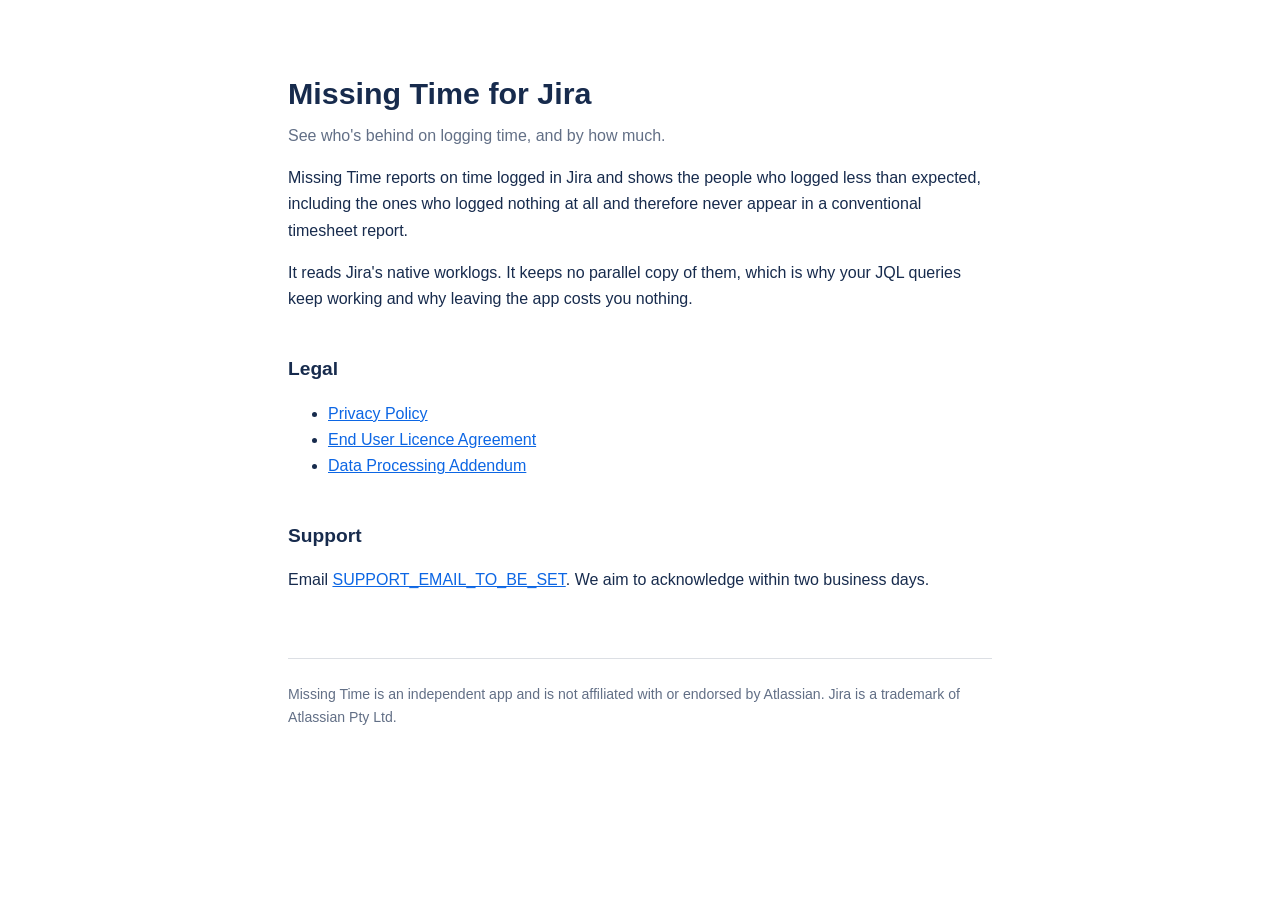
==== index.html @ c2bbb6b7 "Add privacy policy, licence agreement and data processing addendum Atlassian requires public policy " ====
<!doctype html>
<html lang="en">
<head>
<meta charset="utf-8">
<meta name="viewport" content="width=device-width, initial-scale=1">
<title>Missing Time for Jira</title>
<link rel="stylesheet" href="style.css">
</head>
<body>

<h1>Missing Time for Jira</h1>
<p class="sub">See who's behind on logging time, and by how much.</p>

<p>Missing Time reports on time logged in Jira and shows the people who logged less than
expected, including the ones who logged nothing at all and therefore never appear in a
conventional timesheet report.</p>

<p>It reads Jira's native worklogs. It keeps no parallel copy of them, which is why your
JQL queries keep working and why leaving the app costs you nothing.</p>

<h2>Legal</h2>
<ul>
  <li><a href="privacy.html">Privacy Policy</a></li>
  <li><a href="terms.html">End User Licence Agreement</a></li>
  <li><a href="dpa.html">Data Processing Addendum</a></li>
</ul>

<h2>Support</h2>
<p>Email <a href="mailto:SUPPORT_EMAIL_TO_BE_SET">SUPPORT_EMAIL_TO_BE_SET</a>.
We aim to acknowledge within two business days.</p>

<footer>
Missing Time is an independent app and is not affiliated with or endorsed by Atlassian.
Jira is a trademark of Atlassian Pty Ltd.
</footer>

</body>
</html>
---- style.css ----
:root { color-scheme: light dark; }
body {
  font: 16px/1.65 -apple-system, BlinkMacSystemFont, "Segoe UI", Roboto, sans-serif;
  max-width: 44rem; margin: 0 auto; padding: 3rem 1.25rem 6rem;
  color: #172b4d; background: #fff;
}
@media (prefers-color-scheme: dark) {
  body { color: #c7d1db; background: #1d2125; }
  a { color: #85b8ff; }
  code { background: #282e33; }
  th { border-color: #38414a !important; }
  td { border-color: #282e33 !important; }
}
h1 { font-size: 1.9rem; margin-bottom: .25rem; }
h2 { font-size: 1.2rem; margin-top: 2.5rem; }
.sub { color: #626f86; margin-top: 0; }
a { color: #0c66e4; }
code { background: #f1f2f4; padding: .1em .35em; border-radius: 3px; font-size: .9em; }
table { border-collapse: collapse; width: 100%; margin: 1rem 0; }
th, td { text-align: left; padding: .5rem .6rem; border-bottom: 1px solid #dcdfe4; vertical-align: top; }
th { border-bottom-width: 2px; }
nav { margin-bottom: 2.5rem; font-size: .92rem; }
nav a { margin-right: 1.25rem; }
footer { margin-top: 4rem; padding-top: 1.5rem; border-top: 1px solid #dcdfe4; color: #626f86; font-size: .88rem; }
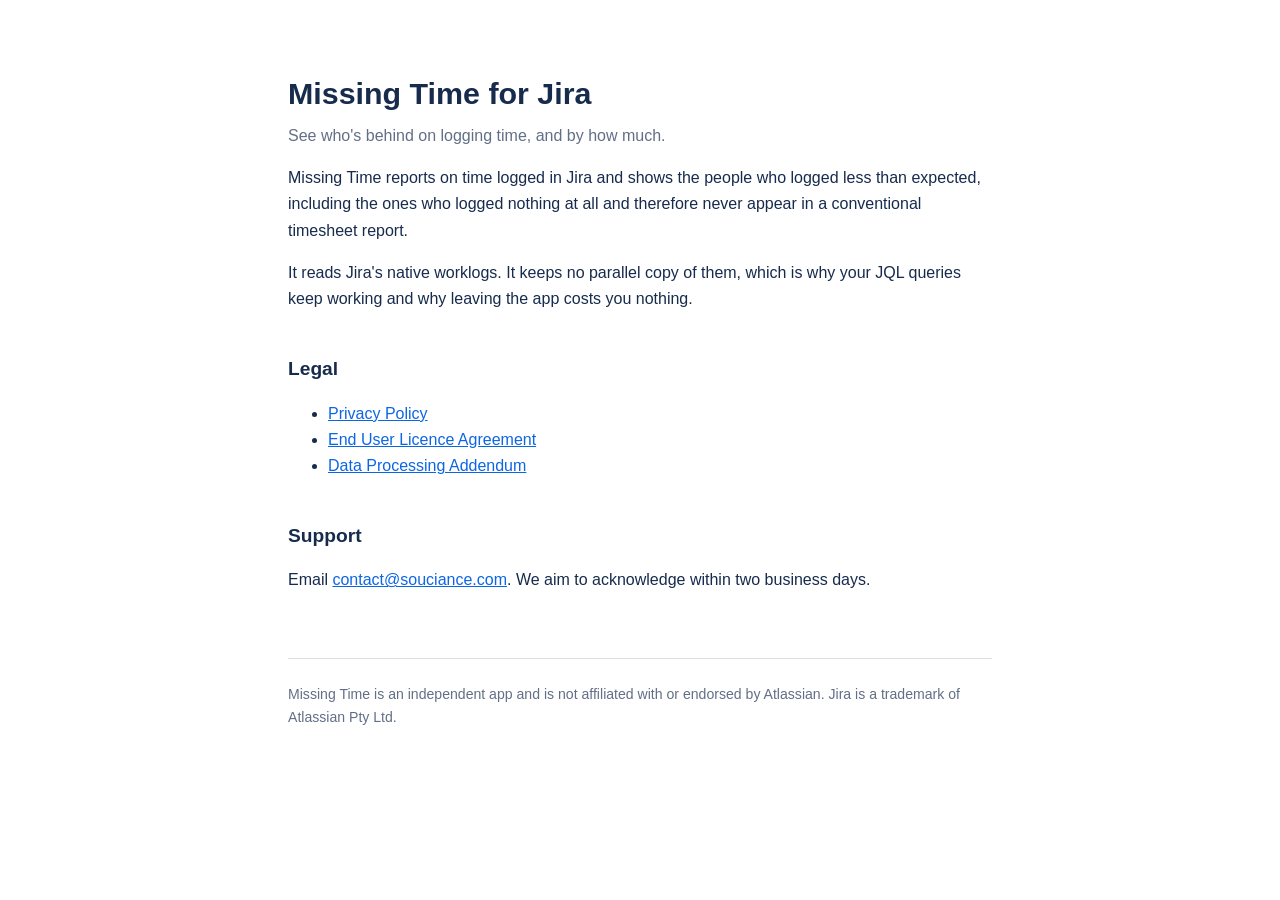
==== commit 2c66f3fb: "Use the real support address" ====
--- a/index.html
+++ b/index.html
@@ -26,7 +26,7 @@
 </ul>
 
 <h2>Support</h2>
-<p>Email <a href="mailto:SUPPORT_EMAIL_TO_BE_SET">SUPPORT_EMAIL_TO_BE_SET</a>.
+<p>Email <a href="mailto:contact@souciance.com">contact@souciance.com</a>.
 We aim to acknowledge within two business days.</p>
 
 <footer>
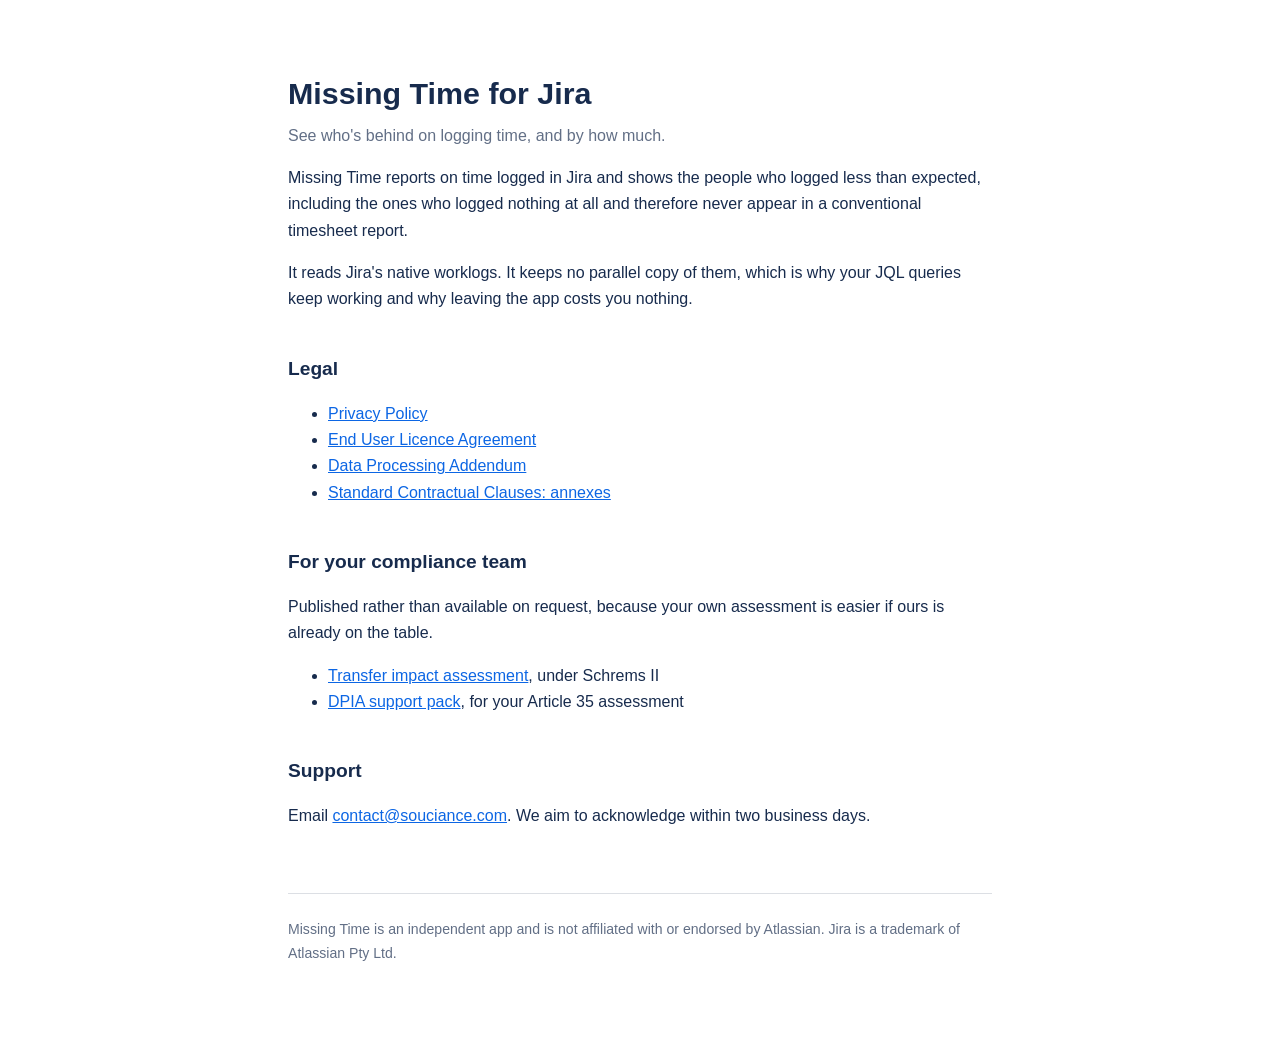
==== commit 3f48b84b: "Publish SCC annexes, transfer impact assessment and DPIA support pack The addendum promised three do" ====
--- a/index.html
+++ b/index.html
@@ -23,6 +23,15 @@
   <li><a href="privacy.html">Privacy Policy</a></li>
   <li><a href="terms.html">End User Licence Agreement</a></li>
   <li><a href="dpa.html">Data Processing Addendum</a></li>
+  <li><a href="scc-annexes.html">Standard Contractual Clauses: annexes</a></li>
+</ul>
+
+<h2>For your compliance team</h2>
+<p>Published rather than available on request, because your own assessment is easier if
+ours is already on the table.</p>
+<ul>
+  <li><a href="tia.html">Transfer impact assessment</a>, under Schrems II</li>
+  <li><a href="dpia.html">DPIA support pack</a>, for your Article 35 assessment</li>
 </ul>
 
 <h2>Support</h2>
